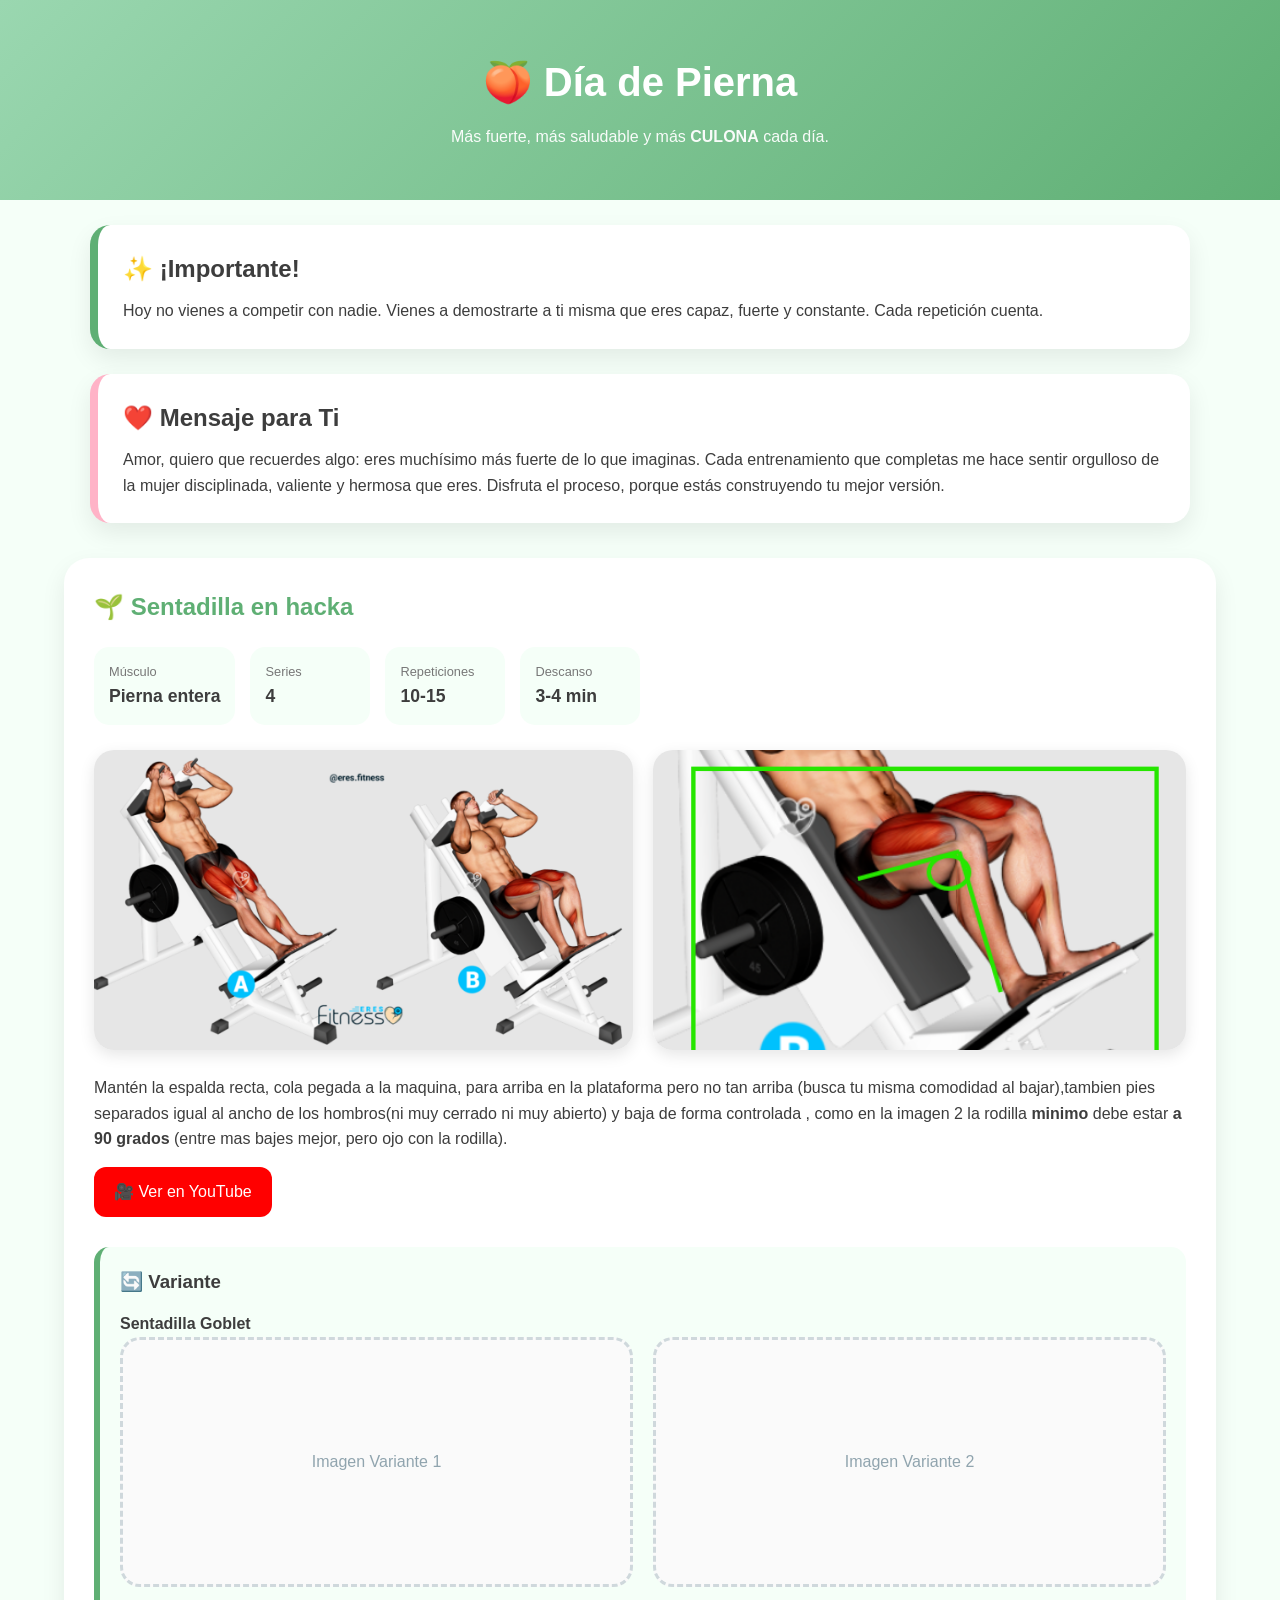
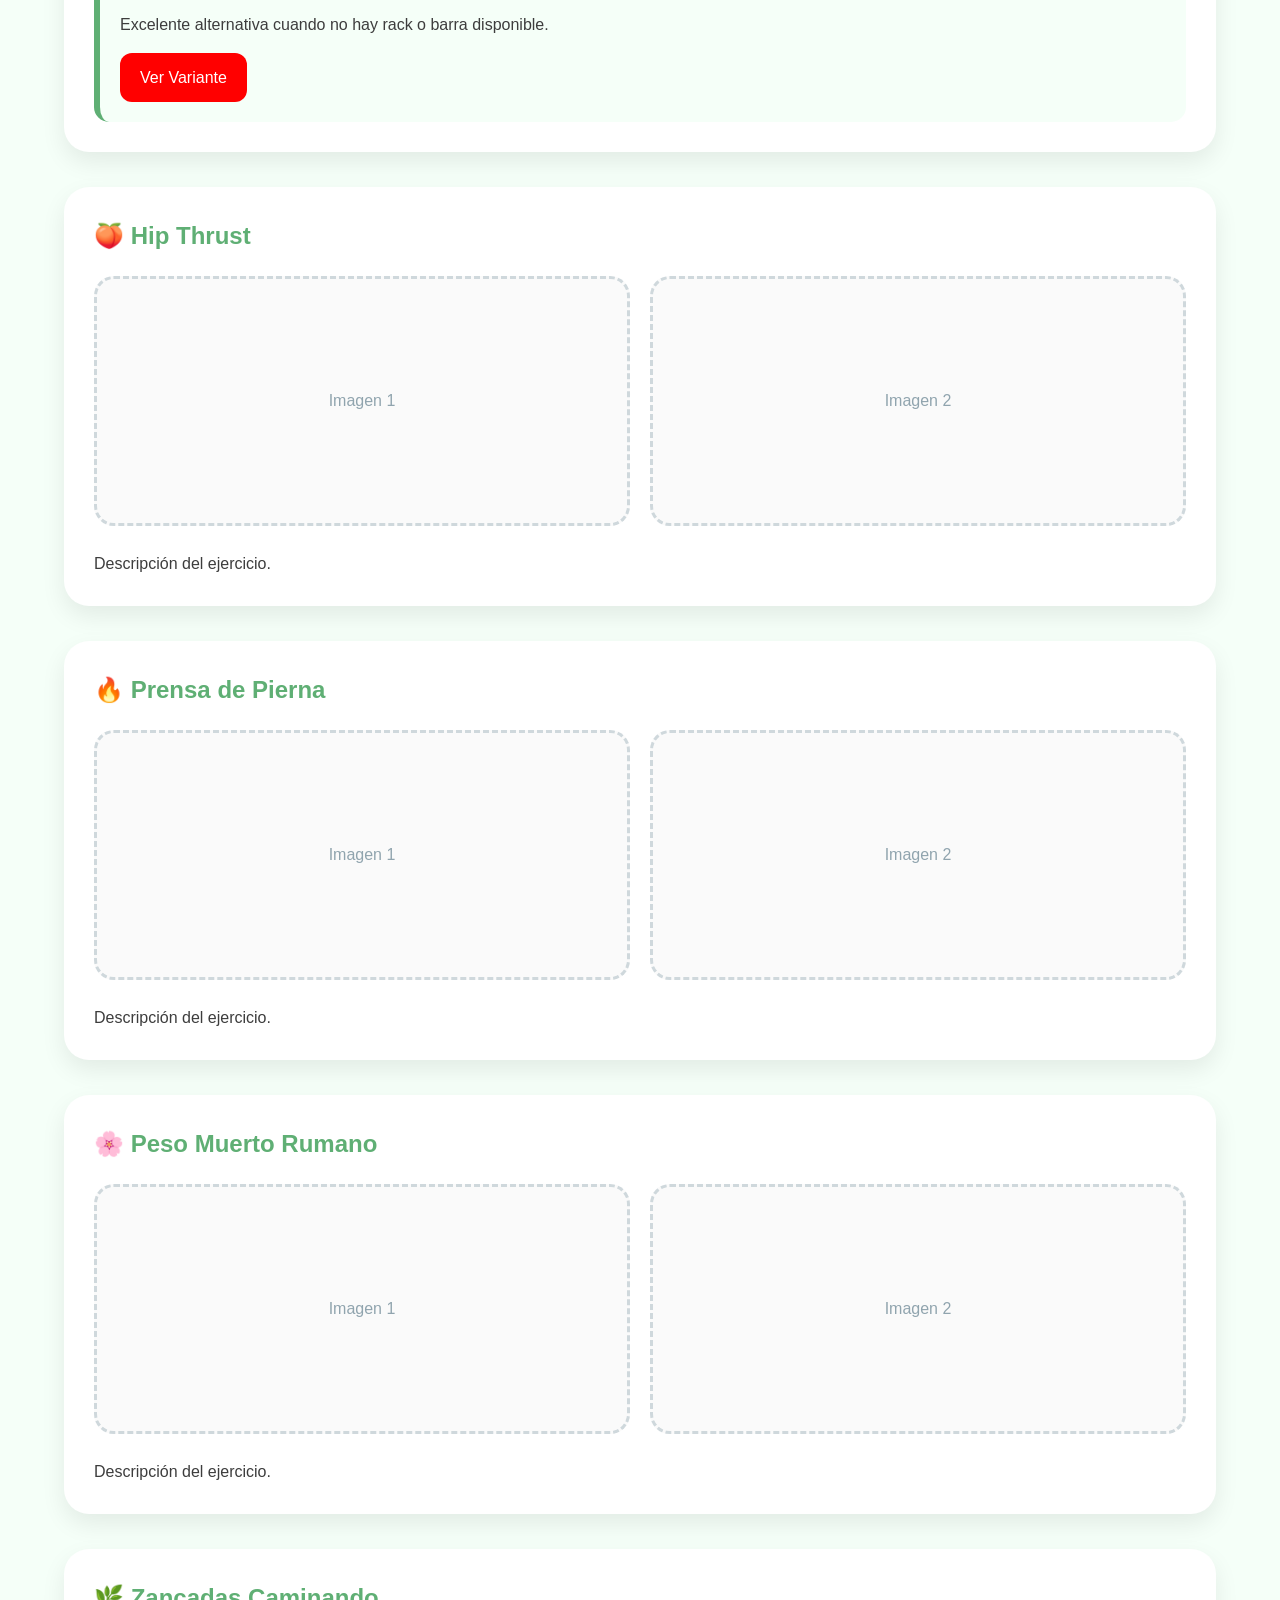
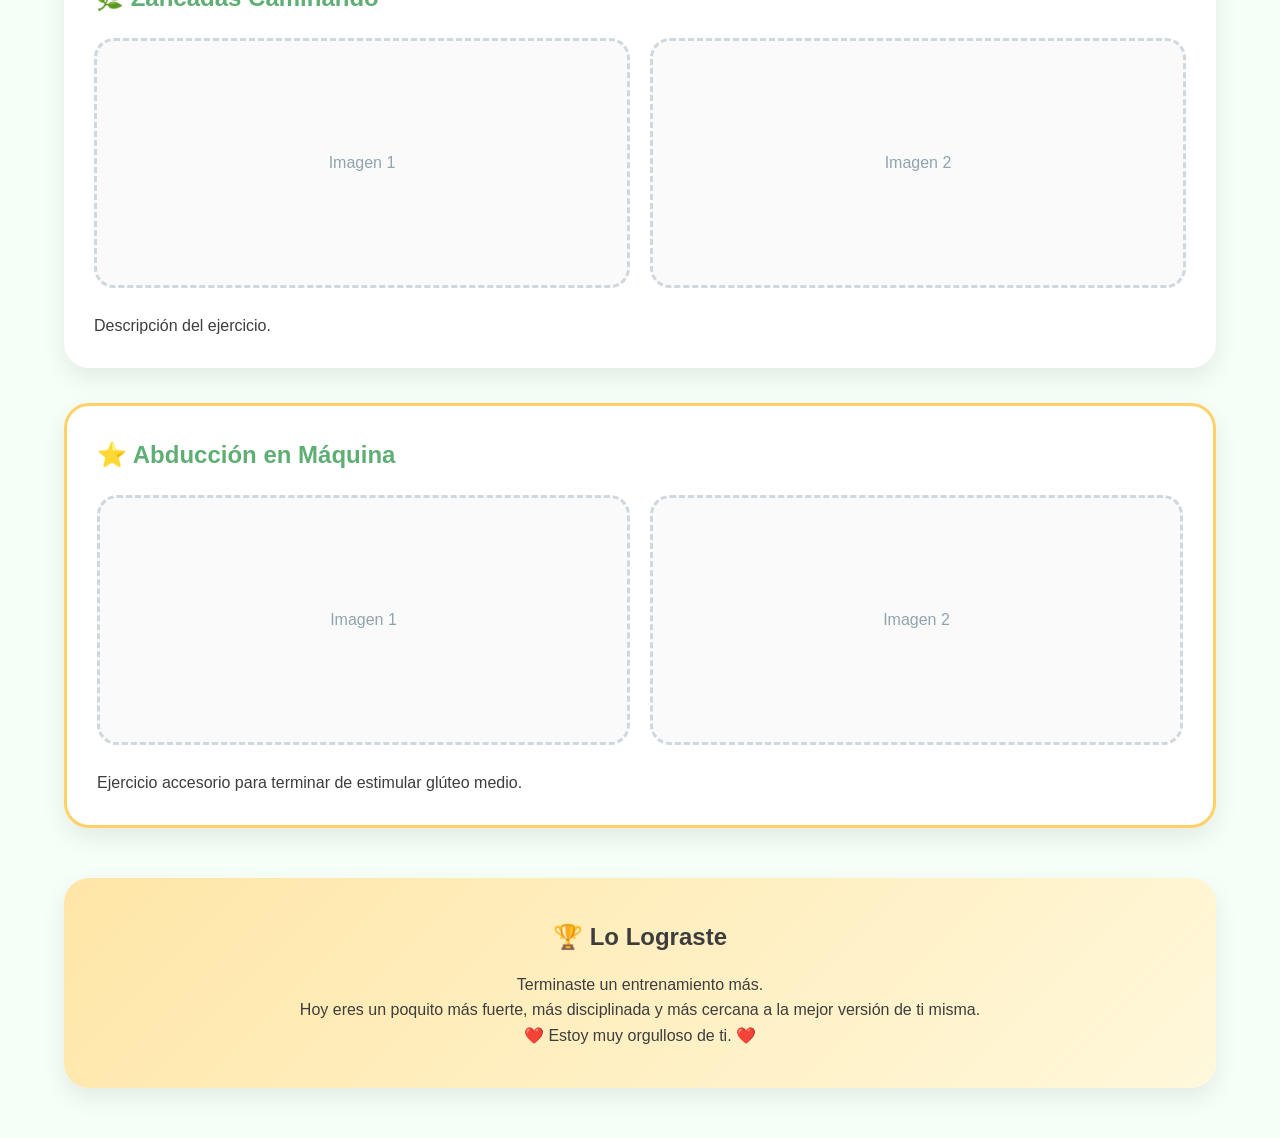
==== index.html @ cac7a1c9 "Renombra plantilla a index" ====
<!DOCTYPE html>
<html lang="es">
<head>
    <meta charset="UTF-8">
    <meta name="viewport" content="width=device-width, initial-scale=1.0">
    <title>Día de Pierna ❤️</title>

    <link rel="stylesheet" href="styles.css">
</head>

<body class="tema-pierna">

    <header>

        <h1>🍑 Día de Pierna</h1>

        <p class="subtitulo">
            Más fuerte, más saludable y más <b>CULONA</b> cada día.
        </p>

    </header>

    <section class="mensaje motivacion">

        <h2>✨ ¡Importante!</h2>

        <p>
            Hoy no vienes a competir con nadie.
            Vienes a demostrarte a ti misma que eres capaz,
            fuerte y constante. Cada repetición cuenta.
        </p>

    </section>

    <section class="mensaje amor">

        <h2>❤️ Mensaje para Ti</h2>

        <p>
            Amor, quiero que recuerdes algo:
            eres muchísimo más fuerte de lo que imaginas.

            Cada entrenamiento que completas me hace sentir orgulloso
            de la mujer disciplinada, valiente y hermosa que eres.

            Disfruta el proceso, porque estás construyendo tu mejor versión.
        </p>

    </section>

    <main class="container">

        <!-- EJERCICIO 1 -->

        <section class="ejercicio">

            <h2>🌱 Sentadilla en hacka</h2>

            <div class="stats">

                <div class="stat">
                    <span>Músculo</span>
                    <strong>Pierna entera</strong>
                </div>

                <div class="stat">
                    <span>Series</span>
                    <strong>4</strong>
                </div>

                <div class="stat">
                    <span>Repeticiones</span>
                    <strong>10-15</strong>
                </div>

                <div class="stat">
                    <span>Descanso</span>
                    <strong>3-4 min</strong>
                </div>

            </div>

            <div class="imagenes">
                    <img
                        src="imagenes\Sentadilla_hacka 1.png"
                        alt="Sentadilla"
                        class="ejercicio-img"
                    >
                    <img
                        src="imagenes\Sentadilla hack 2.png"
                        alt="Sentadilla"
                        class="ejercicio-img"
                    >
            </div>

            <p>
                Mantén la espalda recta, cola pegada a la maquina, para arriba en la plataforma pero no tan arriba (busca tu misma comodidad al bajar),tambien pies separados igual al ancho de los hombros(ni muy cerrado ni muy abierto) y baja de
                forma controlada , como en la imagen 2 la rodilla <b>minimo</b> debe estar <b>a 90 grados</b> (entre mas bajes mejor, pero ojo con la rodilla).
            </p>

            <a href="#" class="boton-video">
                🎥 Ver en YouTube
            </a>

            <div class="variante">

                <h3>🔄 Variante</h3>

                <h4>Sentadilla Goblet</h4>

                <div class="imagenes">
                    <div class="placeholder">Imagen Variante 1</div>
                    <div class="placeholder">Imagen Variante 2</div>
                </div>

                <p>
                    Excelente alternativa cuando no hay rack o barra disponible.
                </p>

                <a href="#" class="boton-video">
                    Ver Variante
                </a>

            </div>

        </section>

        <!-- EJERCICIO 2 -->

        <section class="ejercicio">
            <h2>🍑 Hip Thrust</h2>
            <div class="imagenes">
                <div class="placeholder">Imagen 1</div>
                <div class="placeholder">Imagen 2</div>
            </div>
            <p>Descripción del ejercicio.</p>
        </section>

        <!-- EJERCICIO 3 -->

        <section class="ejercicio">
            <h2>🔥 Prensa de Pierna</h2>
            <div class="imagenes">
                <div class="placeholder">Imagen 1</div>
                <div class="placeholder">Imagen 2</div>
            </div>
            <p>Descripción del ejercicio.</p>
        </section>

        <!-- EJERCICIO 4 -->

        <section class="ejercicio">
            <h2>🌸 Peso Muerto Rumano</h2>
            <div class="imagenes">
                <div class="placeholder">Imagen 1</div>
                <div class="placeholder">Imagen 2</div>
            </div>
            <p>Descripción del ejercicio.</p>
        </section>

        <!-- EJERCICIO 5 -->

        <section class="ejercicio">
            <h2>🌿 Zancadas Caminando</h2>

            <div class="imagenes">
                <div class="placeholder">Imagen 1</div>
                <div class="placeholder">Imagen 2</div>
            </div>

            <p>Descripción del ejercicio.</p>

        </section>

        <!-- EJERCICIO SECUNDARIO -->

        <section class="ejercicio secundario">

            <h2>⭐ Abducción en Máquina</h2>

            <div class="imagenes">
                <div class="placeholder">Imagen 1</div>
                <div class="placeholder">Imagen 2</div>
            </div>

            <p>
                Ejercicio accesorio para terminar de estimular glúteo medio.
            </p>

        </section>


        <section class="logro">

            <h2>🏆 Lo Lograste</h2>

            <p>
                Terminaste un entrenamiento más.
            </p>

            <p>
                Hoy eres un poquito más fuerte,
                más disciplinada y más cercana
                a la mejor versión de ti misma.
            </p>

            <p>
                ❤️ Estoy muy orgulloso de ti. ❤️
            </p>

        </section>

    </main>

</body>
</html>
---- styles.css ----
/* =========================
   RESET
========================= */

*{
    margin:0;
    padding:0;
    box-sizing:border-box;
}

:root{

    /* Tema Pierna (default) */
    --color-principal:#9AD7B0;
    --color-secundario:#F5FFF8;
    --color-acento:#5FAF74;

    --color-blanco:#FFFFFF;
    --color-texto:#3D3D3D;

    --color-amor:#FFB3C7;
    --color-logro:#FFE6A7;

    --sombra:0 10px 25px rgba(0,0,0,.08);

}


/* =========================
   TEMAS
========================= */

.tema-pierna{
    --color-principal:#9AD7B0;
    --color-secundario:#F5FFF8;
    --color-acento:#5FAF74;
}

.tema-espalda{
    --color-principal:#B8E3F5;
    --color-secundario:#F4FBFF;
    --color-acento:#5AA8D8;
}

.tema-fuerza{
    --color-principal:#F8B7C4;
    --color-secundario:#FFF4F7;
    --color-acento:#E46C8A;
}

.tema-funcional{
    --color-principal:#FFD5A8;
    --color-secundario:#FFF7EF;
    --color-acento:#F49B42;
}


/* =========================
   BODY
========================= */

body{
    font-family:'Segoe UI', sans-serif;
    background:var(--color-secundario);
    color:var(--color-texto);
    line-height:1.6;
}

/* =========================
   HEADER
========================= */

header{

    background:
    linear-gradient(
        135deg,
        var(--color-principal),
        var(--color-acento)
    );

    padding:50px 20px;
    text-align:center;
    color:white;
}

header h1{
    font-size:2.5rem;
    margin-bottom:10px;
}

.subtitulo{
    opacity:.95;
}


/* =========================
   MENSAJES
========================= */

.mensaje{
    background:white;
    max-width:1100px;
    margin:25px auto;
    padding:25px;
    border-radius:20px;
    box-shadow:var(--sombra);
}

.motivacion{
    border-left:8px solid var(--color-acento);
}

.amor{
    border-left:8px solid var(--color-amor);
}

.mensaje h2{
    margin-bottom:10px;
}


/* =========================
   CONTENEDOR
========================= */

.container{
    width:90%;
    max-width:1200px;
    margin:auto;
}


/* =========================
   EJERCICIOS
========================= */

.ejercicio{
    background:white;
    margin:35px 0;
    padding:30px;
    border-radius:25px;
    box-shadow:var(--sombra);
}

.ejercicio h2{
    color:var(--color-acento);
    margin-bottom:20px;
}

.stats{
    display:flex;
    flex-wrap:wrap;
    gap:15px;
    margin-bottom:25px;
}

.stat{

    background:var(--color-secundario);
    padding:15px;
    min-width:120px;
    border-radius:15px;
}

.stat span{
    display:block;
    color:#777;
    font-size:.8rem;
}

.stat strong{
    font-size:1.1rem;
}


.imagenes{
    display:flex;
    gap:20px;
    flex-wrap:wrap;
    margin-bottom:25px;
}

.imagenes img{
    flex:1 1 400px;
    width:100%;
    max-width:100%;

    height:300px;

    object-fit:cover;

    border-radius:20px;

    box-shadow:0 5px 15px rgba(0,0,0,.10);

    transition:.3s ease;
}

.imagenes img:hover{
    transform:scale(1.02);
}

.placeholder{

    flex:1;
    min-width:280px;

    height:250px;

    border:3px dashed #cfd8dc;

    border-radius:20px;

    display:flex;
    align-items:center;
    justify-content:center;

    color:#90A4AE;

    background:#fafafa;
}


/* =========================
   BOTON YOUTUBE
========================= */

.boton-video{

    display:inline-block;

    margin-top:15px;

    text-decoration:none;

    color:white;

    background:#ff0000;

    padding:12px 20px;

    border-radius:12px;

    transition:.3s;
}

.boton-video:hover{
    transform:translateY(-2px);
}


/* =========================
   VARIANTE
========================= */

.variante{

    margin-top:30px;

    background:var(--color-secundario);

    border-left:6px solid var(--color-acento);

    border-radius:15px;

    padding:20px;
}

.variante h3{
    margin-bottom:15px;
}


/* =========================
   SECUNDARIO
========================= */

.secundario{

    border:3px solid #FFD166;
}


/* =========================
   LOGRO FINAL
========================= */

.logro{

    margin:50px 0;

    background:
    linear-gradient(
        135deg,
        var(--color-logro),
        #fff8db
    );

    text-align:center;

    padding:40px;

    border-radius:25px;

    box-shadow:var(--sombra);
}

.logro h2{
    margin-bottom:15px;
}


/* =========================
   MOBILE
========================= */

@media(max-width:768px){

    header h1{
        font-size:2rem;
    }

    .imagenes{
        flex-direction:column;
    }

}
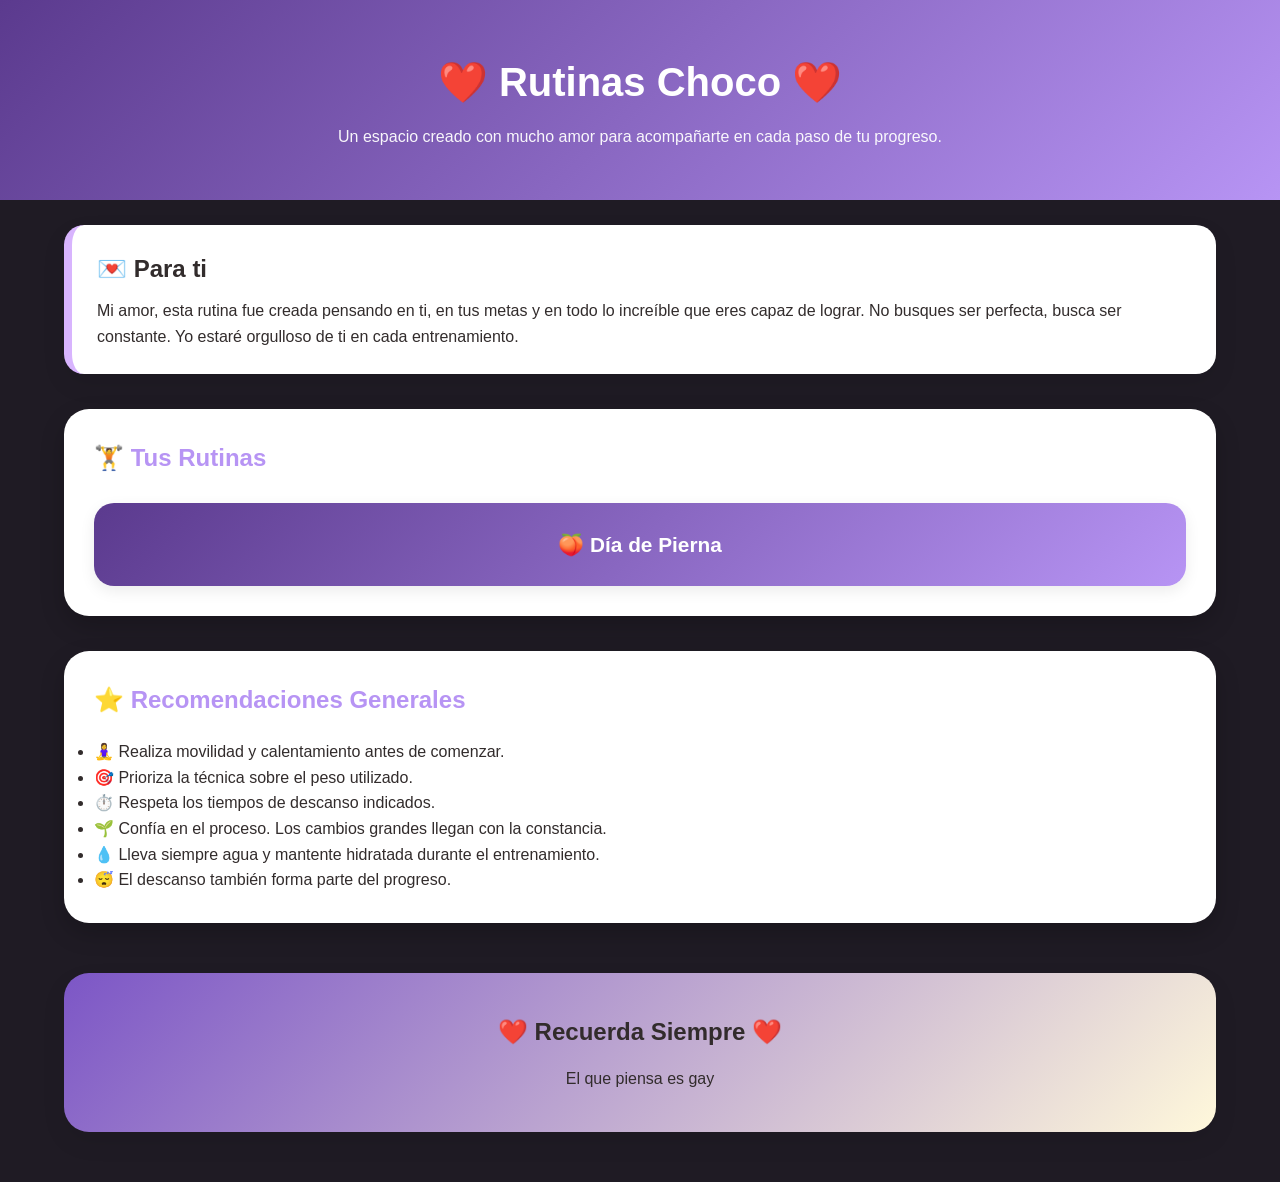
==== commit 31fae924: "Index landing y rutina de pierna" ====
--- a/index.html
+++ b/index.html
@@ -1,211 +1,116 @@
 <!DOCTYPE html>
 <html lang="es">
+
 <head>
     <meta charset="UTF-8">
     <meta name="viewport" content="width=device-width, initial-scale=1.0">
-    <title>Día de Pierna ❤️</title>
+    <title>Rutinas Choco ❤️</title>
 
     <link rel="stylesheet" href="styles.css">
 </head>
 
-<body class="tema-pierna">
+<body class="tema-choco">
+
+    <!-- ENCABEZADO -->
 
     <header>
 
-        <h1>🍑 Día de Pierna</h1>
+        <h1>❤️ Rutinas Choco ❤️</h1>
 
         <p class="subtitulo">
-            Más fuerte, más saludable y más <b>CULONA</b> cada día.
+            Un espacio creado con mucho amor para acompañarte en cada paso de tu progreso.
         </p>
 
     </header>
 
-    <section class="mensaje motivacion">
+    <!-- MENSAJE -->
 
-        <h2>✨ ¡Importante!</h2>
+    <section class="mensaje amor">
+
+        <h2>💌 Para ti</h2>
 
         <p>
-            Hoy no vienes a competir con nadie.
-            Vienes a demostrarte a ti misma que eres capaz,
-            fuerte y constante. Cada repetición cuenta.
+            Mi amor, esta rutina fue creada pensando en ti,
+            en tus metas y en todo lo increíble que eres capaz de lograr.
+            No busques ser perfecta, busca ser constante.
+            Yo estaré orgulloso de ti en cada entrenamiento.
         </p>
 
     </section>
 
-    <section class="mensaje amor">
-
-        <h2>❤️ Mensaje para Ti</h2>
-
-        <p>
-            Amor, quiero que recuerdes algo:
-            eres muchísimo más fuerte de lo que imaginas.
-
-            Cada entrenamiento que completas me hace sentir orgulloso
-            de la mujer disciplinada, valiente y hermosa que eres.
-
-            Disfruta el proceso, porque estás construyendo tu mejor versión.
-        </p>
-
-    </section>
+    <!-- RUTINAS -->
 
     <main class="container">
 
-        <!-- EJERCICIO 1 -->
-
         <section class="ejercicio">
 
-            <h2>🌱 Sentadilla en hacka</h2>
+            <h2>🏋️ Tus Rutinas</h2>
 
-            <div class="stats">
+            <div class="menu-rutinas">
 
-                <div class="stat">
-                    <span>Músculo</span>
-                    <strong>Pierna entera</strong>
-                </div>
-
-                <div class="stat">
-                    <span>Series</span>
-                    <strong>4</strong>
-                </div>
-
-                <div class="stat">
-                    <span>Repeticiones</span>
-                    <strong>10-15</strong>
-                </div>
-
-                <div class="stat">
-                    <span>Descanso</span>
-                    <strong>3-4 min</strong>
-                </div>
-
-            </div>
-
-            <div class="imagenes">
-                    <img
-                        src="imagenes\Sentadilla_hacka 1.png"
-                        alt="Sentadilla"
-                        class="ejercicio-img"
-                    >
-                    <img
-                        src="imagenes\Sentadilla hack 2.png"
-                        alt="Sentadilla"
-                        class="ejercicio-img"
-                    >
-            </div>
-
-            <p>
-                Mantén la espalda recta, cola pegada a la maquina, para arriba en la plataforma pero no tan arriba (busca tu misma comodidad al bajar),tambien pies separados igual al ancho de los hombros(ni muy cerrado ni muy abierto) y baja de
-                forma controlada , como en la imagen 2 la rodilla <b>minimo</b> debe estar <b>a 90 grados</b> (entre mas bajes mejor, pero ojo con la rodilla).
-            </p>
-
-            <a href="#" class="boton-video">
-                🎥 Ver en YouTube
-            </a>
-
-            <div class="variante">
-
-                <h3>🔄 Variante</h3>
-
-                <h4>Sentadilla Goblet</h4>
-
-                <div class="imagenes">
-                    <div class="placeholder">Imagen Variante 1</div>
-                    <div class="placeholder">Imagen Variante 2</div>
-                </div>
-
-                <p>
-                    Excelente alternativa cuando no hay rack o barra disponible.
-                </p>
-
-                <a href="#" class="boton-video">
-                    Ver Variante
+                <a href="dia-pierna.html" class="boton-rutina">
+                    🍑 Día de Pierna
+                </a>
+                
+                <!-- <a href="dia-espalda-biceps.html" class="boton-rutina">
+                    💪 Espalda y Bíceps
                 </a>
 
+                <a href="dia-pecho-hombro-triceps.html" class="boton-rutina">
+                    🩷 Pecho, Hombro y Tríceps
+                </a>
+                
+                <a href="dia-funcional.html" class="boton-rutina">
+                    🔥 Día Funcional
+                </a> -->
             </div>
 
         </section>
 
-        <!-- EJERCICIO 2 -->
+        <!-- RECOMENDACIONES -->
 
         <section class="ejercicio">
-            <h2>🍑 Hip Thrust</h2>
-            <div class="imagenes">
-                <div class="placeholder">Imagen 1</div>
-                <div class="placeholder">Imagen 2</div>
-            </div>
-            <p>Descripción del ejercicio.</p>
-        </section>
 
-        <!-- EJERCICIO 3 -->
+            <h2>⭐ Recomendaciones Generales</h2>
 
-        <section class="ejercicio">
-            <h2>🔥 Prensa de Pierna</h2>
-            <div class="imagenes">
-                <div class="placeholder">Imagen 1</div>
-                <div class="placeholder">Imagen 2</div>
-            </div>
-            <p>Descripción del ejercicio.</p>
-        </section>
+            <ul class="recomendaciones">
 
-        <!-- EJERCICIO 4 -->
+                <li>
+                    🧘‍♀️ Realiza movilidad y calentamiento antes de comenzar.
+                </li>
 
-        <section class="ejercicio">
-            <h2>🌸 Peso Muerto Rumano</h2>
-            <div class="imagenes">
-                <div class="placeholder">Imagen 1</div>
-                <div class="placeholder">Imagen 2</div>
-            </div>
-            <p>Descripción del ejercicio.</p>
-        </section>
+                <li>
+                    🎯 Prioriza la técnica sobre el peso utilizado.
+                </li>
 
-        <!-- EJERCICIO 5 -->
+                <li>
+                    ⏱️ Respeta los tiempos de descanso indicados.
+                </li>
 
-        <section class="ejercicio">
-            <h2>🌿 Zancadas Caminando</h2>
+                <li>
+                    🌱 Confía en el proceso. Los cambios grandes llegan con la constancia.
+                </li>
 
-            <div class="imagenes">
-                <div class="placeholder">Imagen 1</div>
-                <div class="placeholder">Imagen 2</div>
-            </div>
+                <li>
+                    💧 Lleva siempre agua y mantente hidratada durante el entrenamiento.
+                </li>
 
-            <p>Descripción del ejercicio.</p>
+                <li>
+                    😴 El descanso también forma parte del progreso.
+                </li>
+
+            </ul>
 
         </section>
 
-        <!-- EJERCICIO SECUNDARIO -->
-
-        <section class="ejercicio secundario">
-
-            <h2>⭐ Abducción en Máquina</h2>
-
-            <div class="imagenes">
-                <div class="placeholder">Imagen 1</div>
-                <div class="placeholder">Imagen 2</div>
-            </div>
-
-            <p>
-                Ejercicio accesorio para terminar de estimular glúteo medio.
-            </p>
-
-        </section>
-
+        <!-- MOTIVACIÓN -->
 
         <section class="logro">
 
-            <h2>🏆 Lo Lograste</h2>
+            <h2>❤️ Recuerda Siempre ❤️</h2>
 
             <p>
-                Terminaste un entrenamiento más.
-            </p>
-
-            <p>
-                Hoy eres un poquito más fuerte,
-                más disciplinada y más cercana
-                a la mejor versión de ti misma.
-            </p>
-
-            <p>
-                ❤️ Estoy muy orgulloso de ti. ❤️
+                El que piensa es gay
             </p>
 
         </section>
@@ -213,4 +118,5 @@
     </main>
 
 </body>
+
 </html>
--- a/styles.css
+++ b/styles.css
@@ -34,26 +34,41 @@
     --color-principal:#9AD7B0;
     --color-secundario:#F5FFF8;
     --color-acento:#5FAF74;
+    --color-blanco:#FFFFFF;
 }
 
 .tema-espalda{
     --color-principal:#B8E3F5;
     --color-secundario:#F4FBFF;
     --color-acento:#5AA8D8;
+    --color-blanco:#FFFFFF;
 }
 
 .tema-fuerza{
     --color-principal:#F8B7C4;
     --color-secundario:#FFF4F7;
     --color-acento:#E46C8A;
+    --color-blanco:#FFFFFF;
 }
 
 .tema-funcional{
     --color-principal:#FFD5A8;
     --color-secundario:#FFF7EF;
     --color-acento:#F49B42;
-}
-
+    --color-blanco:#FFFFFF;
+}
+
+.tema-choco{
+
+    --color-principal:#5B3A8E;
+    --color-secundario:#1F1B24;
+    --color-acento:#B794F4;
+    --color-blanco:#2B2430;
+    --color-texto:#322c2c;
+    --color-amor:#D8B4FE;
+    --color-logro:#7C56C6;
+    --color-blanco:#FFFFFF;
+}
 
 /* =========================
    BODY
@@ -99,8 +114,9 @@
 ========================= */
 
 .mensaje{
-    background:white;
-    max-width:1100px;
+    background:var(--color-blanco);
+    width:90%;
+    max-width:1200px;
     margin:25px auto;
     padding:25px;
     border-radius:20px;
@@ -136,11 +152,18 @@
 ========================= */
 
 .ejercicio{
-    background:white;
+
+    background:var(--color-blanco);
+
+    color:var(--color-texto);
+
     margin:35px 0;
     padding:30px;
+
     border-radius:25px;
-    box-shadow:var(--sombra);
+
+    box-shadow:0 10px 25px rgba(0,0,0,.20);
+
 }
 
 .ejercicio h2{
@@ -182,23 +205,18 @@
 }
 
 .imagenes img{
-    flex:1 1 400px;
+    flex:1 1 0;
+
     width:100%;
     max-width:100%;
 
-    height:300px;
-
-    object-fit:cover;
+    height:auto;
+
+    display:block;
 
     border-radius:20px;
 
     box-shadow:0 5px 15px rgba(0,0,0,.10);
-
-    transition:.3s ease;
-}
-
-.imagenes img:hover{
-    transform:scale(1.02);
 }
 
 .placeholder{
@@ -325,4 +343,88 @@
         flex-direction:column;
     }
 
+}
+
+/* =========================
+   MENU
+========================= */
+
+.menu-rutinas{
+    display:flex;
+    flex-direction:column;
+    gap:20px;
+    margin-top:25px;
+    width:100%;
+}
+
+.boton-rutina{
+
+    display:block;
+
+    width:100%;
+
+    padding:25px;
+
+    background:linear-gradient(
+        135deg,
+        var(--color-principal),
+        var(--color-acento)
+    );
+
+    color:white;
+
+    text-decoration:none;
+
+    border-radius:20px;
+
+    font-size:1.3rem;
+
+    font-weight:600;
+
+    text-align:center;
+
+    box-shadow:0 5px 15px rgba(0,0,0,.08);
+
+    transition:.3s ease;
+}
+
+.boton-rutina:hover{
+
+    transform:translateY(-3px);
+
+}
+
+/* =========================
+   BOTON INICIO
+========================= */
+
+.boton-inicio{
+
+    display:inline-block;
+
+    margin-bottom:20px;
+
+    padding:12px 20px;
+
+    background:rgba(255,255,255,0.20);
+
+    color:white;
+
+    text-decoration:none;
+
+    border:1px solid rgba(255,255,255,0.30);
+
+    border-radius:12px;
+
+    font-weight:bold;
+
+    transition:.3s;
+}
+
+.boton-inicio:hover{
+
+    background:rgba(255,255,255,0.35);
+
+    transform:translateY(-2px);
+
 }
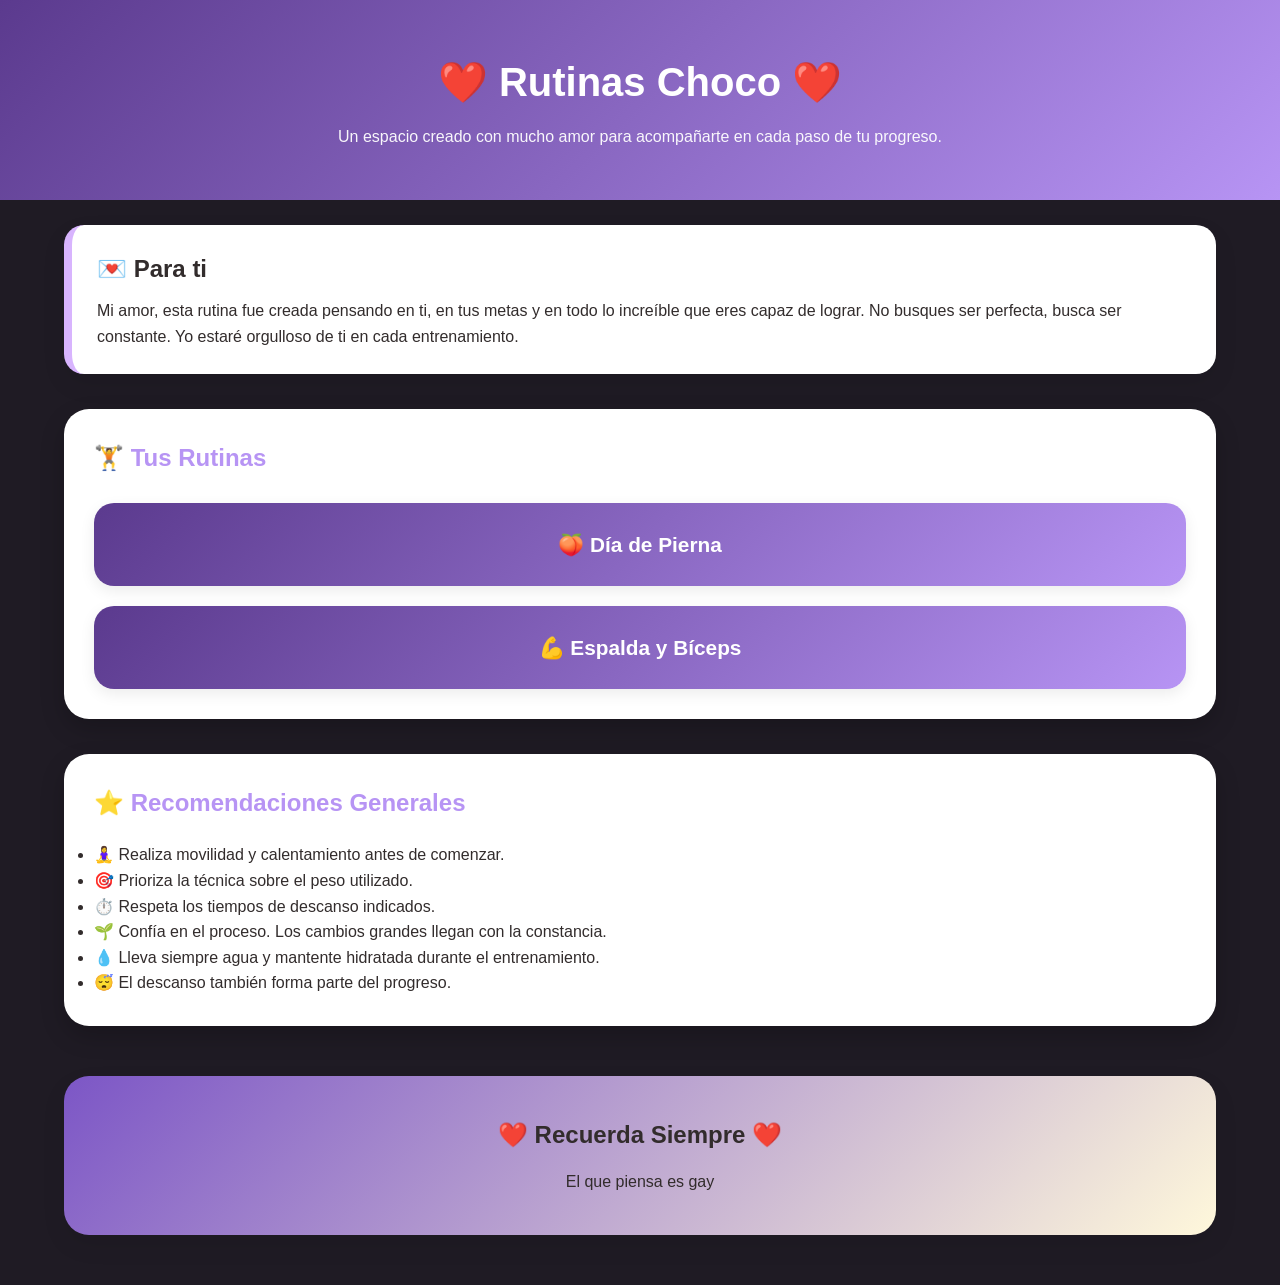
==== commit 2c159c60: "Se agrega rutina de espalda" ====
--- a/index.html
+++ b/index.html
@@ -52,11 +52,11 @@
                     🍑 Día de Pierna
                 </a>
                 
-                <!-- <a href="dia-espalda-biceps.html" class="boton-rutina">
+                <a href="dia-espalda.html" class="boton-rutina">
                     💪 Espalda y Bíceps
                 </a>
 
-                <a href="dia-pecho-hombro-triceps.html" class="boton-rutina">
+                <!-- <a href="dia-pecho-hombro-triceps.html" class="boton-rutina">
                     🩷 Pecho, Hombro y Tríceps
                 </a>
                 
--- a/styles.css
+++ b/styles.css
@@ -427,4 +427,104 @@
 
     transform:translateY(-2px);
 
+}
+
+
+/* =========================
+   RESUMEN DE RUTINA
+========================= */
+
+.resumen-rutina{
+
+    background:var(--color-blanco);
+    width:90%;
+    max-width:1200px;
+    margin:25px auto;
+    padding:25px;
+    border-radius:20px;
+    box-shadow:var(--sombra);
+}
+
+.resumen-header{
+
+    display:flex;
+
+    justify-content:space-between;
+
+    align-items:center;
+
+    flex-wrap:wrap;
+
+    gap:15px;
+
+    margin-bottom:20px;
+}
+
+.resumen-header h2{
+
+    color:var(--color-acento);
+}
+
+.badge-rutina{
+
+    background:var(--color-acento);
+
+    color:white;
+
+    padding:10px 18px;
+
+    border-radius:999px;
+
+    font-weight:bold;
+}
+
+.objetivos-rutina{
+
+    display:grid;
+
+    grid-template-columns:
+        repeat(
+            auto-fit,
+            minmax(180px,1fr)
+        );
+
+    gap:10px;
+
+    margin-top:25px;
+}
+
+.objetivo-card{
+
+    background:white;
+
+    text-align:center;
+
+    padding:10px;
+
+    border-radius:20px;
+
+    box-shadow:0 5px 15px rgba(0,0,0,.08);
+
+    transition:.3s;
+}
+
+.objetivo-card:hover{
+
+    transform:translateY(-4px);
+}
+
+.objetivo-card span{
+
+    font-size:2rem;
+
+    display:block;
+
+    margin-bottom:10px;
+}
+
+.objetivo-card h3{
+
+    color:var(--color-acento);
+
+    margin-bottom:2px;
 }
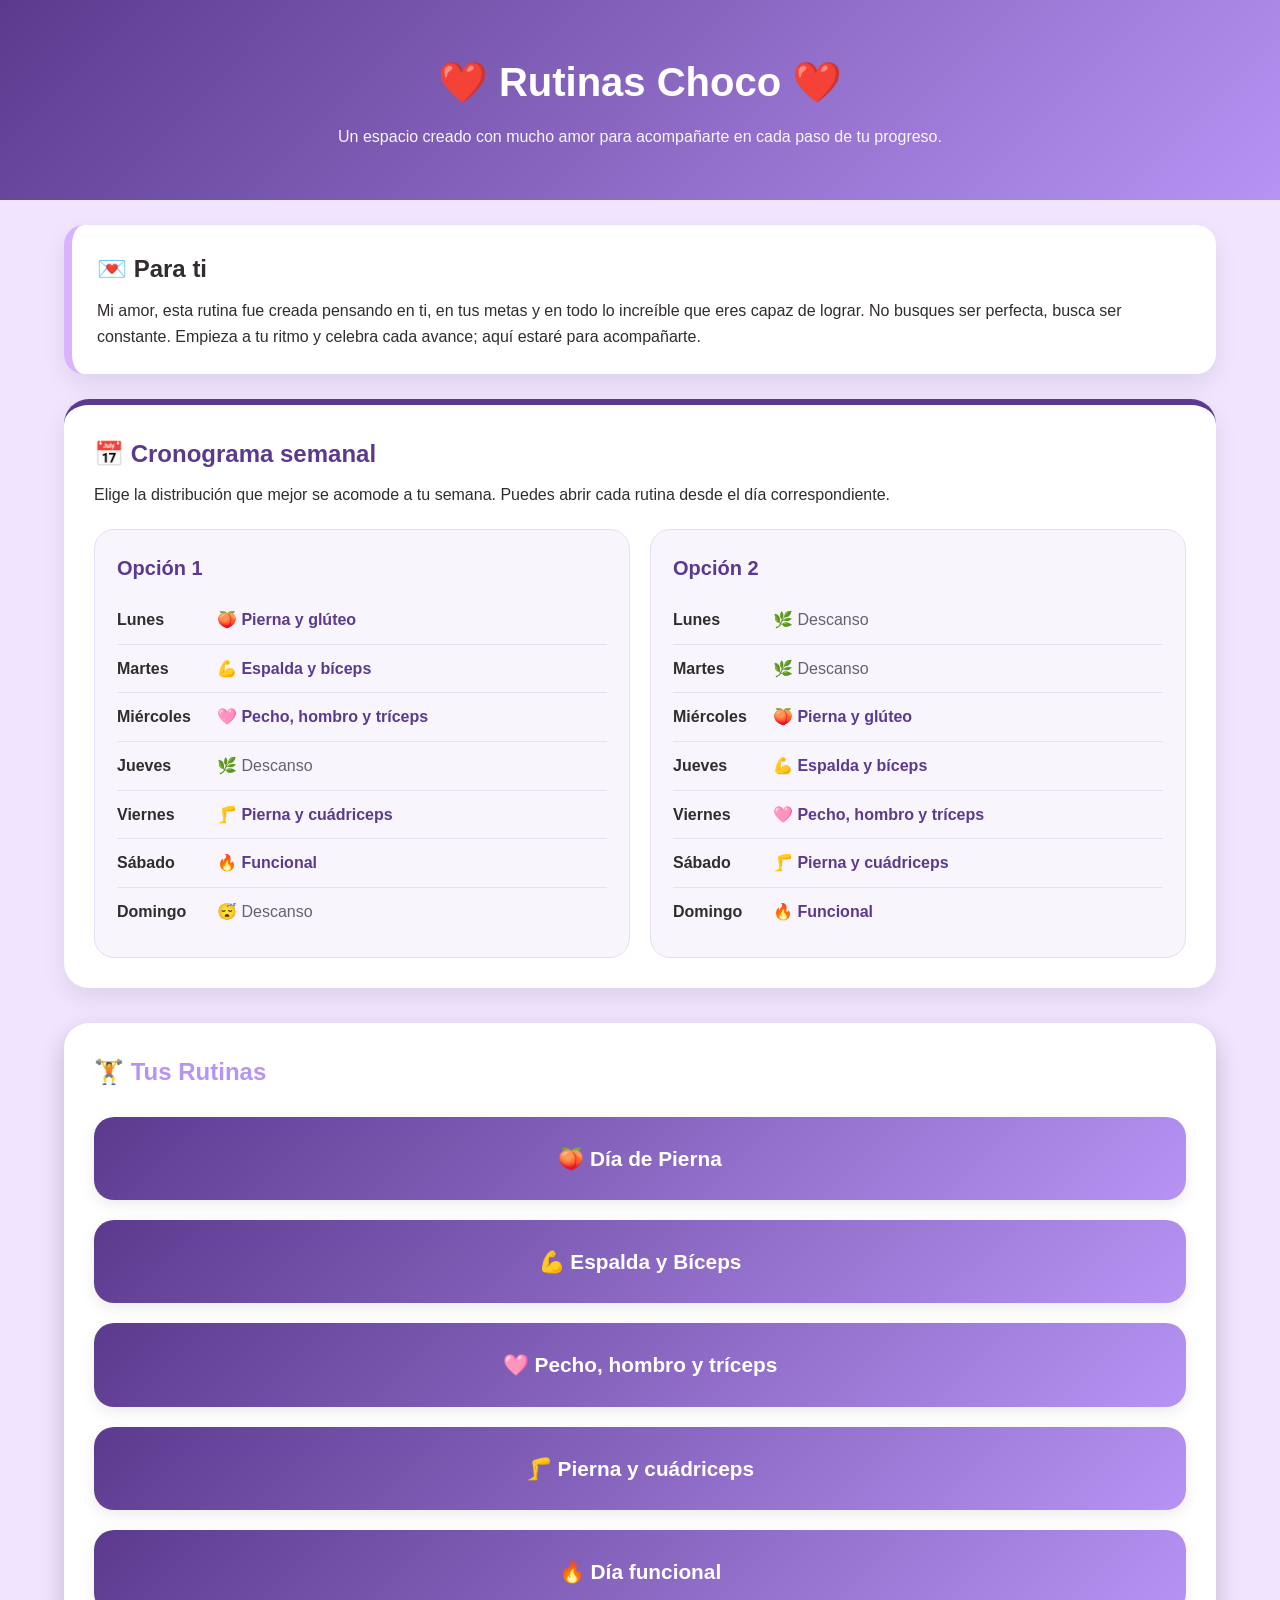
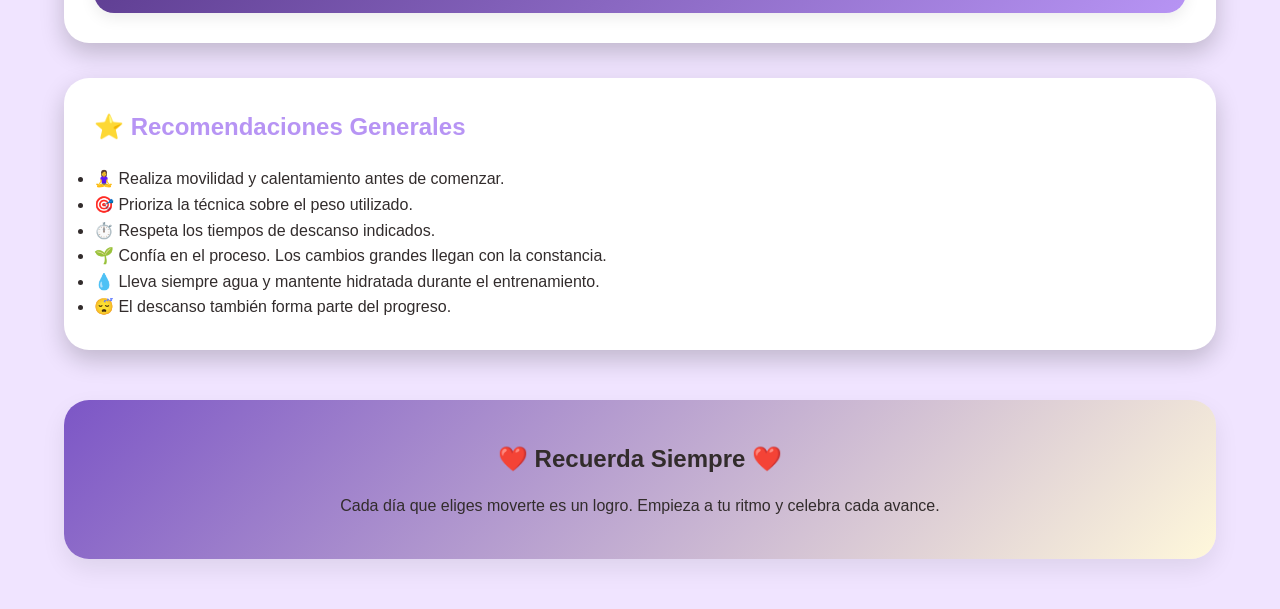
==== commit 0a530562: "Se agrega 3 rutinas mas, y cambios en el index" ====
--- a/index.html
+++ b/index.html
@@ -33,7 +33,7 @@
             Mi amor, esta rutina fue creada pensando en ti,
             en tus metas y en todo lo increíble que eres capaz de lograr.
             No busques ser perfecta, busca ser constante.
-            Yo estaré orgulloso de ti en cada entrenamiento.
+            Empieza a tu ritmo y celebra cada avance; aquí estaré para acompañarte.
         </p>
 
     </section>
@@ -41,6 +41,83 @@
     <!-- RUTINAS -->
 
     <main class="container">
+
+        <section class="cronograma-semanal" aria-labelledby="titulo-cronograma">
+            <h2 id="titulo-cronograma">📅 Cronograma semanal</h2>
+            <p class="descripcion-cronograma">
+                Elige la distribución que mejor se acomode a tu semana. Puedes abrir cada rutina desde el día correspondiente.
+            </p>
+
+            <div class="opciones-cronograma">
+                <section class="opcion-cronograma" aria-labelledby="titulo-opcion-1">
+                    <h3 id="titulo-opcion-1">Opción 1</h3>
+                    <ul class="lista-dias-cronograma">
+                        <li class="dia-cronograma">
+                            <span class="nombre-dia-cronograma">Lunes</span>
+                            <a class="enlace-dia-cronograma" href="dia-pierna.html">🍑 Pierna y glúteo</a>
+                        </li>
+                        <li class="dia-cronograma">
+                            <span class="nombre-dia-cronograma">Martes</span>
+                            <a class="enlace-dia-cronograma" href="dia-espalda.html">💪 Espalda y bíceps</a>
+                        </li>
+                        <li class="dia-cronograma">
+                            <span class="nombre-dia-cronograma">Miércoles</span>
+                            <a class="enlace-dia-cronograma" href="dia-pecho.html">🩷 Pecho, hombro y tríceps</a>
+                        </li>
+                        <li class="dia-cronograma">
+                            <span class="nombre-dia-cronograma">Jueves</span>
+                            <span class="descanso-cronograma">🌿 Descanso</span>
+                        </li>
+                        <li class="dia-cronograma">
+                            <span class="nombre-dia-cronograma">Viernes</span>
+                            <a class="enlace-dia-cronograma" href="dia-pierna-cuadriceps-a.html">🦵 Pierna y cuádriceps</a>
+                        </li>
+                        <li class="dia-cronograma">
+                            <span class="nombre-dia-cronograma">Sábado</span>
+                            <a class="enlace-dia-cronograma" href="dia-funcional.html">🔥 Funcional</a>
+                        </li>
+                        <li class="dia-cronograma">
+                            <span class="nombre-dia-cronograma">Domingo</span>
+                            <span class="descanso-cronograma">😴 Descanso</span>
+                        </li>
+                    </ul>
+                </section>
+
+                <section class="opcion-cronograma" aria-labelledby="titulo-opcion-2">
+                    <h3 id="titulo-opcion-2">Opción 2</h3>
+                    <ul class="lista-dias-cronograma">
+                        <li class="dia-cronograma">
+                            <span class="nombre-dia-cronograma">Lunes</span>
+                            <span class="descanso-cronograma">🌿 Descanso</span>
+                        </li>
+                        <li class="dia-cronograma">
+                            <span class="nombre-dia-cronograma">Martes</span>
+                            <span class="descanso-cronograma">🌿 Descanso</span>
+                        </li>
+                        <li class="dia-cronograma">
+                            <span class="nombre-dia-cronograma">Miércoles</span>
+                            <a class="enlace-dia-cronograma" href="dia-pierna.html">🍑 Pierna y glúteo</a>
+                        </li>
+                        <li class="dia-cronograma">
+                            <span class="nombre-dia-cronograma">Jueves</span>
+                            <a class="enlace-dia-cronograma" href="dia-espalda.html">💪 Espalda y bíceps</a>
+                        </li>
+                        <li class="dia-cronograma">
+                            <span class="nombre-dia-cronograma">Viernes</span>
+                            <a class="enlace-dia-cronograma" href="dia-pecho.html">🩷 Pecho, hombro y tríceps</a>
+                        </li>
+                        <li class="dia-cronograma">
+                            <span class="nombre-dia-cronograma">Sábado</span>
+                            <a class="enlace-dia-cronograma" href="dia-pierna-cuadriceps-a.html">🦵 Pierna y cuádriceps</a>
+                        </li>
+                        <li class="dia-cronograma">
+                            <span class="nombre-dia-cronograma">Domingo</span>
+                            <a class="enlace-dia-cronograma" href="dia-funcional.html">🔥 Funcional</a>
+                        </li>
+                    </ul>
+                </section>
+            </div>
+        </section>
 
         <section class="ejercicio">
 
@@ -56,13 +133,17 @@
                     💪 Espalda y Bíceps
                 </a>
 
-                <!-- <a href="dia-pecho-hombro-triceps.html" class="boton-rutina">
-                    🩷 Pecho, Hombro y Tríceps
-                </a>
-                
+                <a href="dia-pecho.html" class="boton-rutina">
+                    🩷 Pecho, hombro y tríceps
+                </a>
+
+                <a href="dia-pierna-cuadriceps-a.html" class="boton-rutina">
+                    🦵 Pierna y cuádriceps
+                </a>
+
                 <a href="dia-funcional.html" class="boton-rutina">
-                    🔥 Día Funcional
-                </a> -->
+                    🔥 Día funcional
+                </a>
             </div>
 
         </section>
@@ -110,7 +191,7 @@
             <h2>❤️ Recuerda Siempre ❤️</h2>
 
             <p>
-                El que piensa es gay
+                Cada día que eliges moverte es un logro. Empieza a tu ritmo y celebra cada avance.
             </p>
 
         </section>
--- a/styles.css
+++ b/styles.css
@@ -61,7 +61,7 @@
 .tema-choco{
 
     --color-principal:#5B3A8E;
-    --color-secundario:#1F1B24;
+    --color-secundario:#f0e4ff;
     --color-acento:#B794F4;
     --color-blanco:#2B2430;
     --color-texto:#322c2c;
@@ -202,20 +202,17 @@
     gap:20px;
     flex-wrap:wrap;
     margin-bottom:25px;
+    justify-content: center;
+    align-items: center;
 }
 
 .imagenes img{
     flex:1 1 0;
-
     width:100%;
-    max-width:100%;
-
+    max-width:50%;
     height:auto;
-
     display:block;
-
     border-radius:20px;
-
     box-shadow:0 5px 15px rgba(0,0,0,.10);
 }
 
@@ -254,7 +251,7 @@
 
     color:white;
 
-    background:#ff0000;
+    background:var(--color-acento);
 
     padding:12px 20px;
 
@@ -465,6 +462,108 @@
     color:var(--color-acento);
 }
 
+/* =========================
+   CRONOGRAMA SEMANAL
+========================= */
+
+.cronograma-semanal{
+    margin-bottom:35px;
+    padding:30px;
+    background:var(--color-blanco);
+    border-top:6px solid var(--color-principal);
+    border-radius:25px;
+    box-shadow:var(--sombra);
+}
+
+.cronograma-semanal > h2{
+    margin-bottom:8px;
+    color:var(--color-principal);
+}
+
+.descripcion-cronograma{
+    margin-bottom:22px;
+}
+
+.opciones-cronograma{
+    display:grid;
+    grid-template-columns:repeat(2,minmax(0,1fr));
+    gap:20px;
+}
+
+.opcion-cronograma{
+    padding:22px;
+    background:#F8F5FC;
+    border:1px solid #E8DDF7;
+    border-radius:20px;
+}
+
+.opcion-cronograma h3{
+    margin-bottom:12px;
+    color:#5B3A8E;
+    font-size:1.25rem;
+}
+
+.lista-dias-cronograma{
+    list-style:none;
+}
+
+.dia-cronograma{
+    display:grid;
+    grid-template-columns:90px minmax(0,1fr);
+    align-items:center;
+    gap:10px;
+    padding:11px 0;
+    border-bottom:1px solid #E8E1ED;
+}
+
+.dia-cronograma:last-child{
+    border-bottom:0;
+}
+
+.nombre-dia-cronograma{
+    font-weight:600;
+}
+
+.enlace-dia-cronograma{
+    color:#5B3A8E;
+    font-weight:600;
+    text-decoration:none;
+    border-radius:8px;
+}
+
+.enlace-dia-cronograma:hover{
+    color:#3F246B;
+    text-decoration:underline;
+}
+
+.enlace-dia-cronograma:focus-visible{
+    outline:3px solid var(--color-principal);
+    outline-offset:3px;
+}
+
+.descanso-cronograma{
+    color:#68616D;
+}
+
+@media(max-width:768px){
+    .cronograma-semanal{
+        padding:22px;
+    }
+
+    .opcion-cronograma{
+        padding:18px;
+    }
+
+    .opciones-cronograma{
+        grid-template-columns:1fr;
+    }
+
+    .dia-cronograma{
+        grid-template-columns:82px minmax(0,1fr);
+        gap:8px;
+    }
+}
+
 .badge-rutina{
 
     background:var(--color-acento);
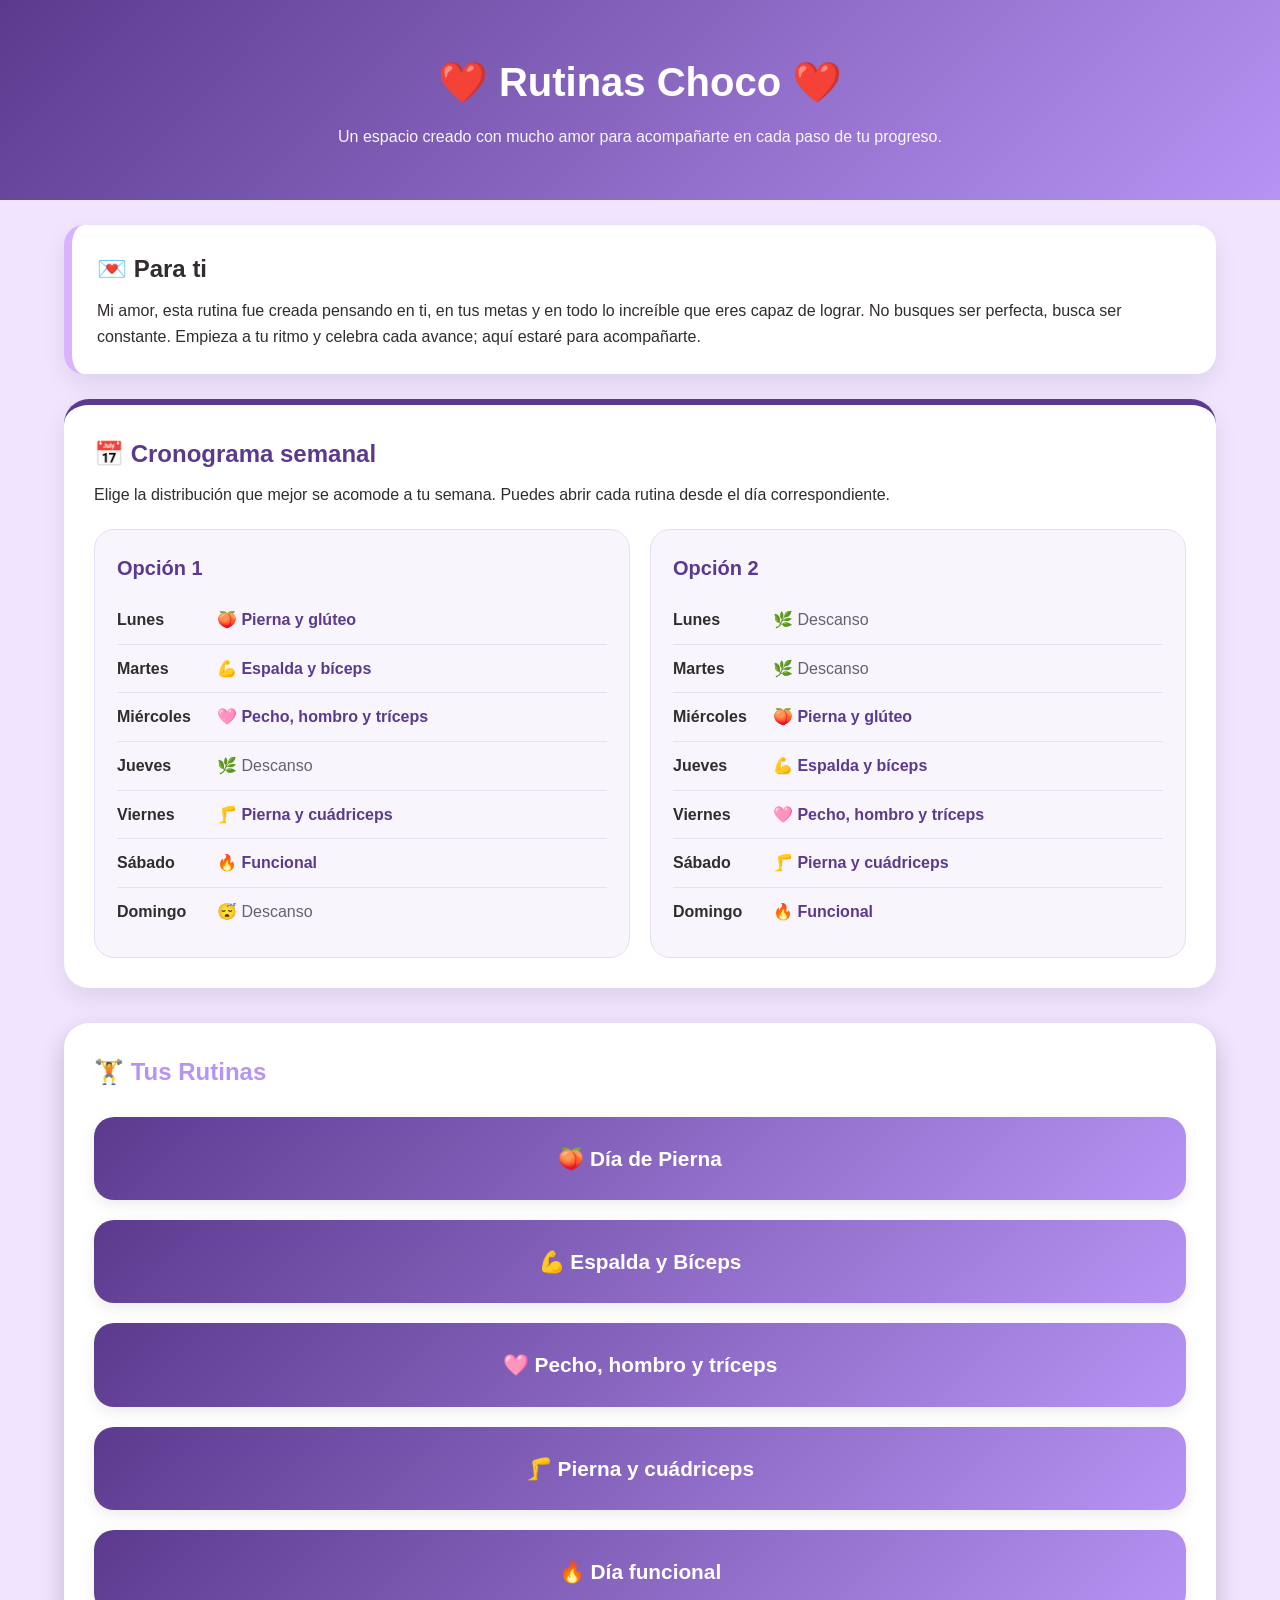
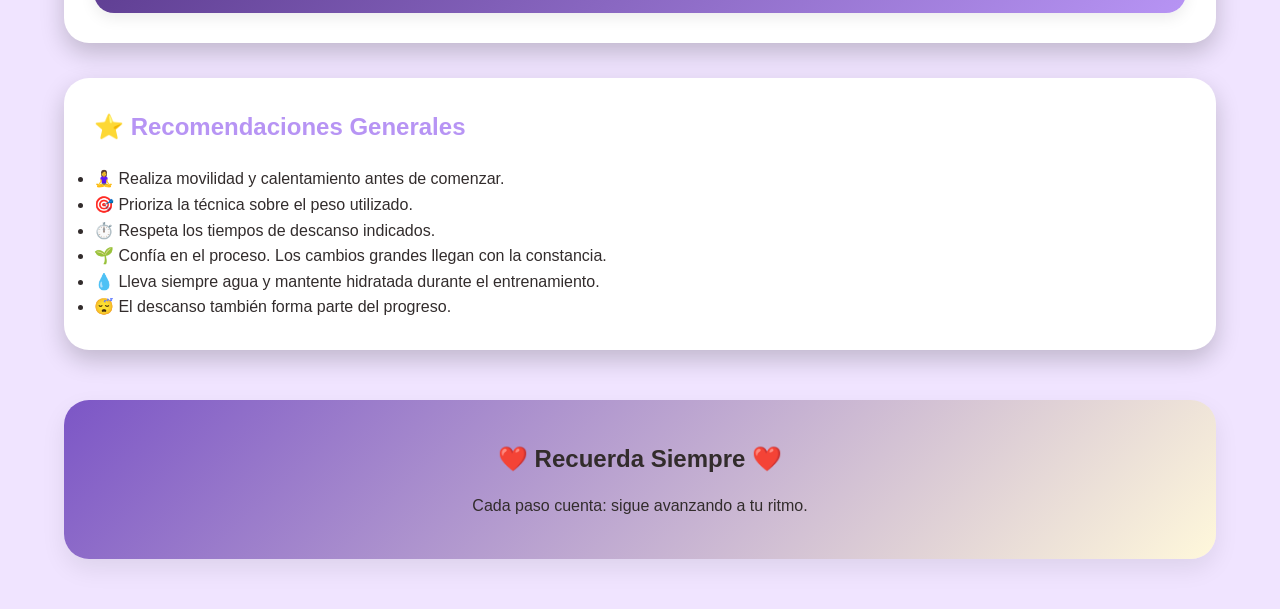
==== commit 1a020f80: "arreglo imagenes, y modificacion cardio pecho" ====
--- a/index.html
+++ b/index.html
@@ -191,7 +191,7 @@
             <h2>❤️ Recuerda Siempre ❤️</h2>
 
             <p>
-                Cada día que eliges moverte es un logro. Empieza a tu ritmo y celebra cada avance.
+                Cada paso cuenta: sigue avanzando a tu ritmo.
             </p>
 
         </section>
